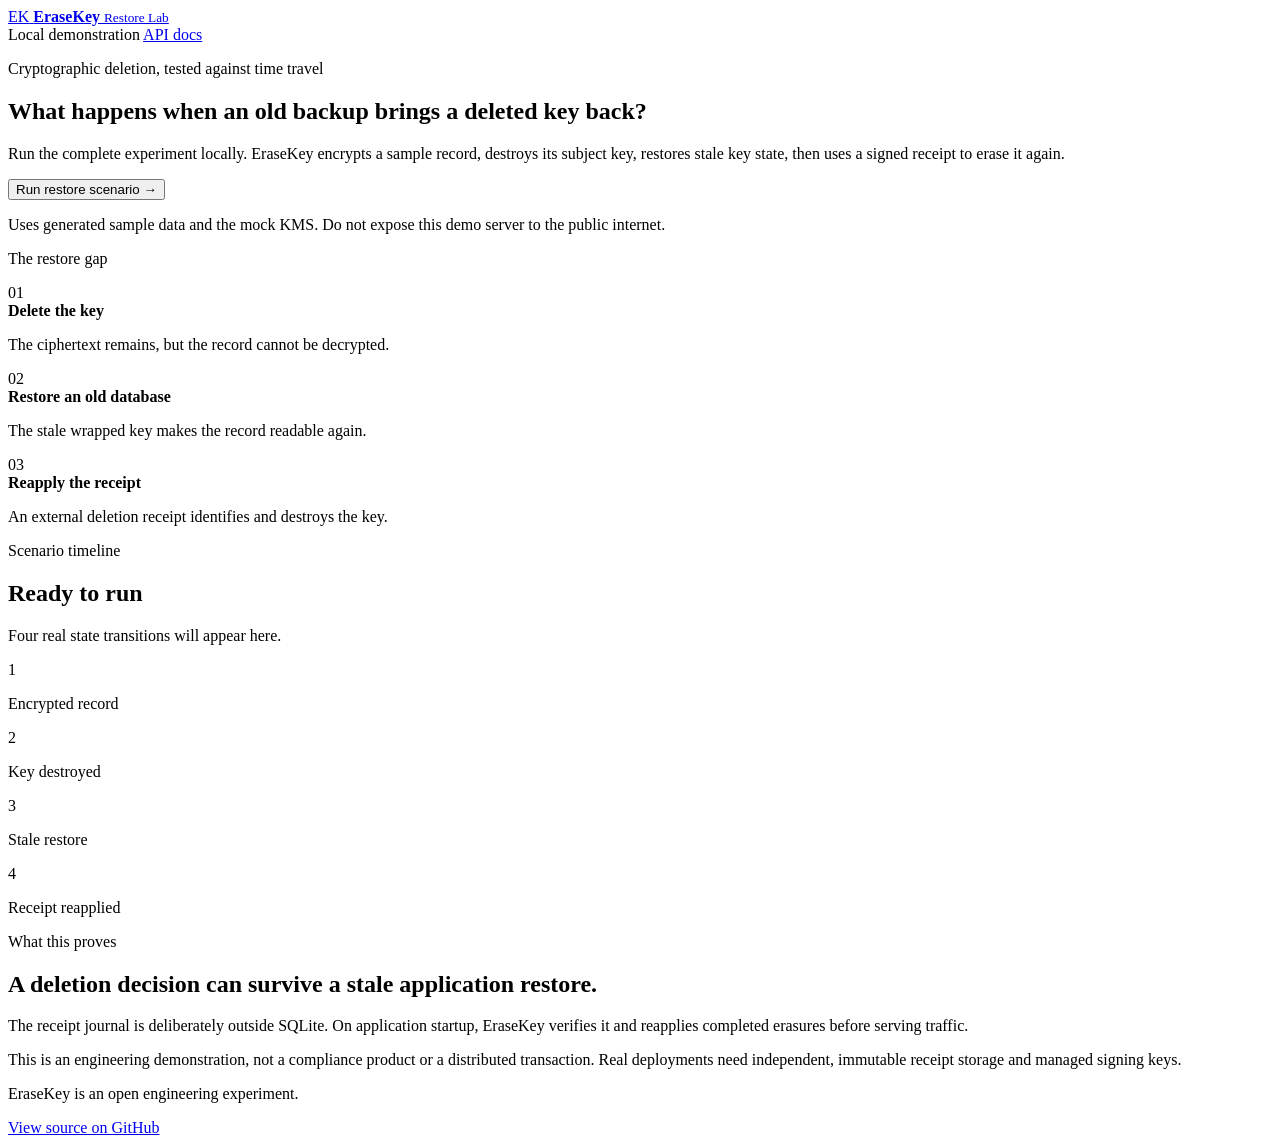
==== mvp/erasekey/app/static/index.html @ ff4bd1e0 "Add restore lab dashboard" ====
<!doctype html>
<html lang="en">
<head>
  <meta charset="utf-8">
  <meta name="viewport" content="width=device-width, initial-scale=1">
  <meta name="description" content="A local dashboard for demonstrating restore-safe cryptographic deletion.">
  <title>EraseKey Restore Lab</title>
  <link rel="stylesheet" href="/static/styles.css">
</head>
<body>
  <header class="site-header">
    <a class="brand" href="/dashboard" aria-label="EraseKey home">
      <span class="brand-mark" aria-hidden="true">EK</span>
      <span>
        <strong>EraseKey</strong>
        <small>Restore Lab</small>
      </span>
    </a>
    <div class="header-actions">
      <span class="local-badge"><span></span> Local demonstration</span>
      <a class="text-link" href="/docs">API docs</a>
    </div>
  </header>

  <main>
    <section class="hero">
      <div class="hero-copy">
        <p class="eyebrow">Cryptographic deletion, tested against time travel</p>
        <h1>What happens when an old backup brings a deleted key back?</h1>
        <p class="lede">
          Run the complete experiment locally. EraseKey encrypts a sample
          record, destroys its subject key, restores stale key state, then uses
          a signed receipt to erase it again.
        </p>
        <div class="hero-actions">
          <button id="run-demo" class="primary-button" type="button">
            <span>Run restore scenario</span>
            <span aria-hidden="true">→</span>
          </button>
          <button id="reset-view" class="secondary-button" type="button" hidden>
            Clear results
          </button>
        </div>
        <p class="safety-note">
          Uses generated sample data and the mock KMS. Do not expose this demo
          server to the public internet.
        </p>
      </div>

      <aside class="concept-card" aria-label="Concept overview">
        <p class="card-kicker">The restore gap</p>
        <div class="concept-row">
          <span class="concept-index">01</span>
          <div>
            <strong>Delete the key</strong>
            <p>The ciphertext remains, but the record cannot be decrypted.</p>
          </div>
        </div>
        <div class="concept-row">
          <span class="concept-index">02</span>
          <div>
            <strong>Restore an old database</strong>
            <p>The stale wrapped key makes the record readable again.</p>
          </div>
        </div>
        <div class="concept-row">
          <span class="concept-index">03</span>
          <div>
            <strong>Reapply the receipt</strong>
            <p>An external deletion receipt identifies and destroys the key.</p>
          </div>
        </div>
      </aside>
    </section>

    <section id="results" class="results" aria-live="polite">
      <div class="section-heading">
        <div>
          <p class="eyebrow">Scenario timeline</p>
          <h2 id="results-title">Ready to run</h2>
        </div>
        <p id="scenario-meta" class="scenario-meta">
          Four real state transitions will appear here.
        </p>
      </div>

      <div id="timeline" class="timeline">
        <article class="phase-card placeholder">
          <span class="phase-number">1</span>
          <p>Encrypted record</p>
        </article>
        <article class="phase-card placeholder">
          <span class="phase-number">2</span>
          <p>Key destroyed</p>
        </article>
        <article class="phase-card placeholder">
          <span class="phase-number">3</span>
          <p>Stale restore</p>
        </article>
        <article class="phase-card placeholder">
          <span class="phase-number">4</span>
          <p>Receipt reapplied</p>
        </article>
      </div>

      <div id="verification-grid" class="verification-grid" hidden>
        <article class="verification-card">
          <div class="verification-heading">
            <span class="status-icon" id="receipt-icon">✓</span>
            <div>
              <p class="card-kicker">Receipt journal</p>
              <h3 id="receipt-title">Verified</h3>
            </div>
          </div>
          <p id="receipt-detail"></p>
        </article>

        <article class="verification-card">
          <div class="verification-heading">
            <span class="status-icon" id="audit-icon">✓</span>
            <div>
              <p class="card-kicker">Audit chain</p>
              <h3 id="audit-title">Verified</h3>
            </div>
          </div>
          <p id="audit-detail"></p>
        </article>

        <article class="verification-card accent-card">
          <p class="card-kicker">Recovery result</p>
          <h3 id="recovery-title">Key erased again</h3>
          <p id="recovery-detail"></p>
        </article>
      </div>

      <details id="technical-details" class="technical-details" hidden>
        <summary>View technical evidence</summary>
        <div class="detail-grid">
          <div>
            <span>Deletion request</span>
            <code id="request-id"></code>
          </div>
          <div>
            <span>Subject reference</span>
            <code id="subject-ref"></code>
          </div>
          <div>
            <span>Receipt ID</span>
            <code id="receipt-id"></code>
          </div>
          <div>
            <span>Audit head</span>
            <code id="audit-head"></code>
          </div>
        </div>
      </details>

      <div id="error-panel" class="error-panel" hidden>
        <strong>The scenario could not complete.</strong>
        <p id="error-message"></p>
      </div>
    </section>

    <section class="boundary-section">
      <div>
        <p class="eyebrow">What this proves</p>
        <h2>A deletion decision can survive a stale application restore.</h2>
      </div>
      <div class="boundary-copy">
        <p>
          The receipt journal is deliberately outside SQLite. On application
          startup, EraseKey verifies it and reapplies completed erasures before
          serving traffic.
        </p>
        <p>
          This is an engineering demonstration, not a compliance product or a
          distributed transaction. Real deployments need independent,
          immutable receipt storage and managed signing keys.
        </p>
      </div>
    </section>
  </main>

  <footer>
    <p>EraseKey is an open engineering experiment.</p>
    <a href="https://github.com/Qarait/EraseKey">View source on GitHub</a>
  </footer>

  <script src="/static/app.js" defer></script>
</body>
</html>
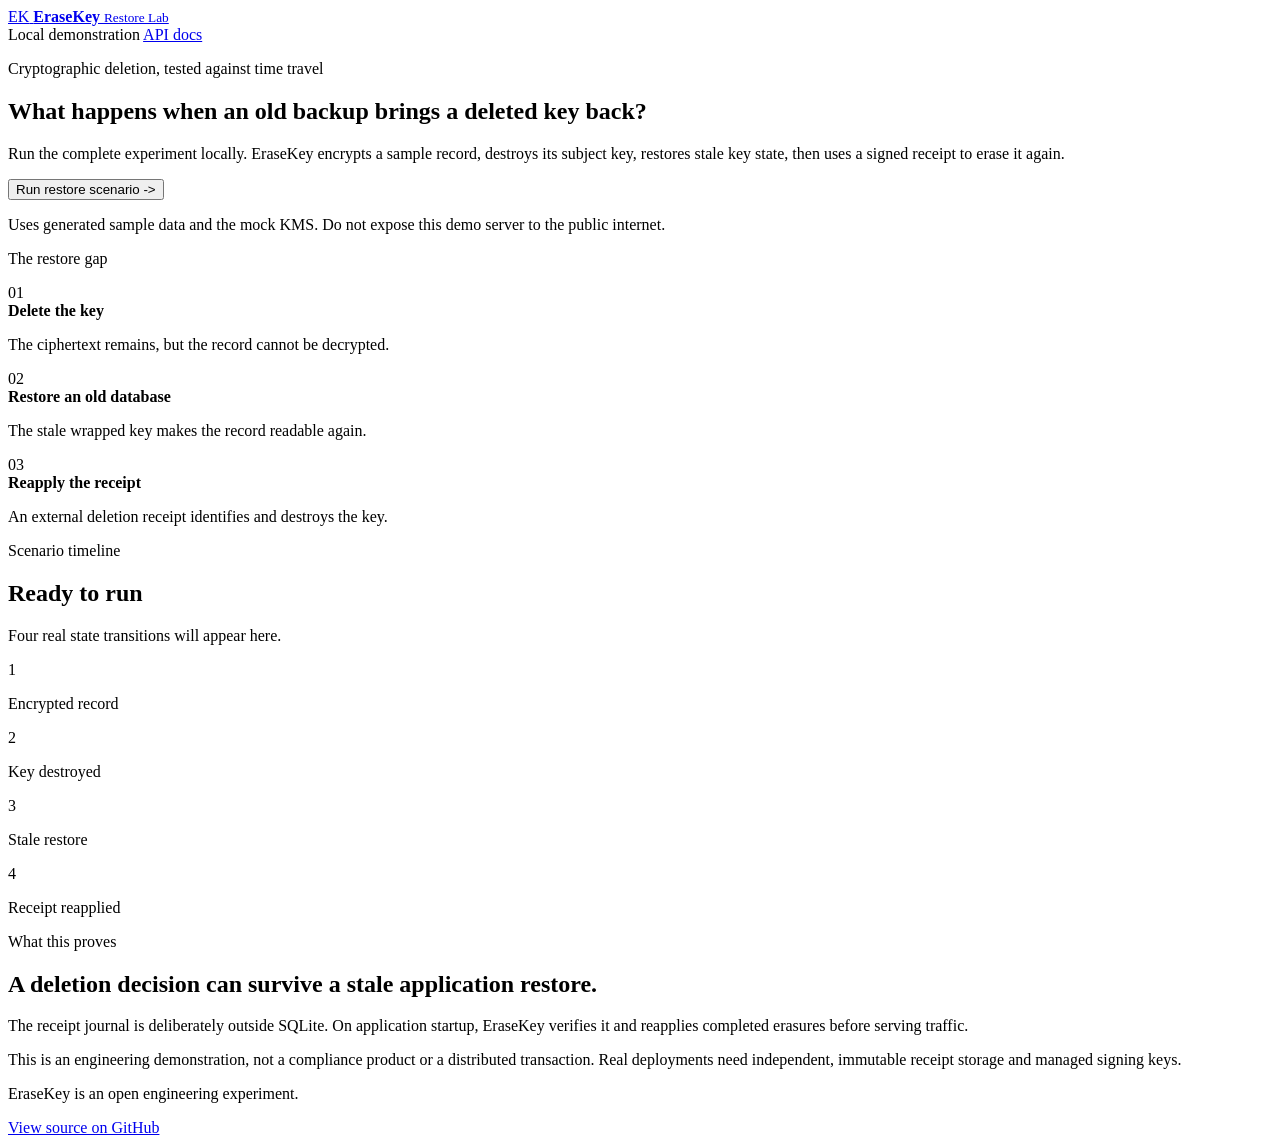
==== commit 5bebb21e: "Harden restore lab loopholes" ====
--- a/mvp/erasekey/app/static/index.html
+++ b/mvp/erasekey/app/static/index.html
@@ -18,7 +18,7 @@
     </a>
     <div class="header-actions">
       <span class="local-badge"><span></span> Local demonstration</span>
-      <a class="text-link" href="/docs">API docs</a>
+      <a class="text-link" href="/docs" data-api-docs>API docs</a>
     </div>
   </header>
 
@@ -35,7 +35,7 @@
         <div class="hero-actions">
           <button id="run-demo" class="primary-button" type="button">
             <span>Run restore scenario</span>
-            <span aria-hidden="true">→</span>
+            <span aria-hidden="true">-></span>
           </button>
           <button id="reset-view" class="secondary-button" type="button" hidden>
             Clear results
@@ -106,7 +106,7 @@
       <div id="verification-grid" class="verification-grid" hidden>
         <article class="verification-card">
           <div class="verification-heading">
-            <span class="status-icon" id="receipt-icon">✓</span>
+            <span class="status-icon" id="receipt-icon">OK</span>
             <div>
               <p class="card-kicker">Receipt journal</p>
               <h3 id="receipt-title">Verified</h3>
@@ -117,7 +117,7 @@
 
         <article class="verification-card">
           <div class="verification-heading">
-            <span class="status-icon" id="audit-icon">✓</span>
+            <span class="status-icon" id="audit-icon">OK</span>
             <div>
               <p class="card-kicker">Audit chain</p>
               <h3 id="audit-title">Verified</h3>
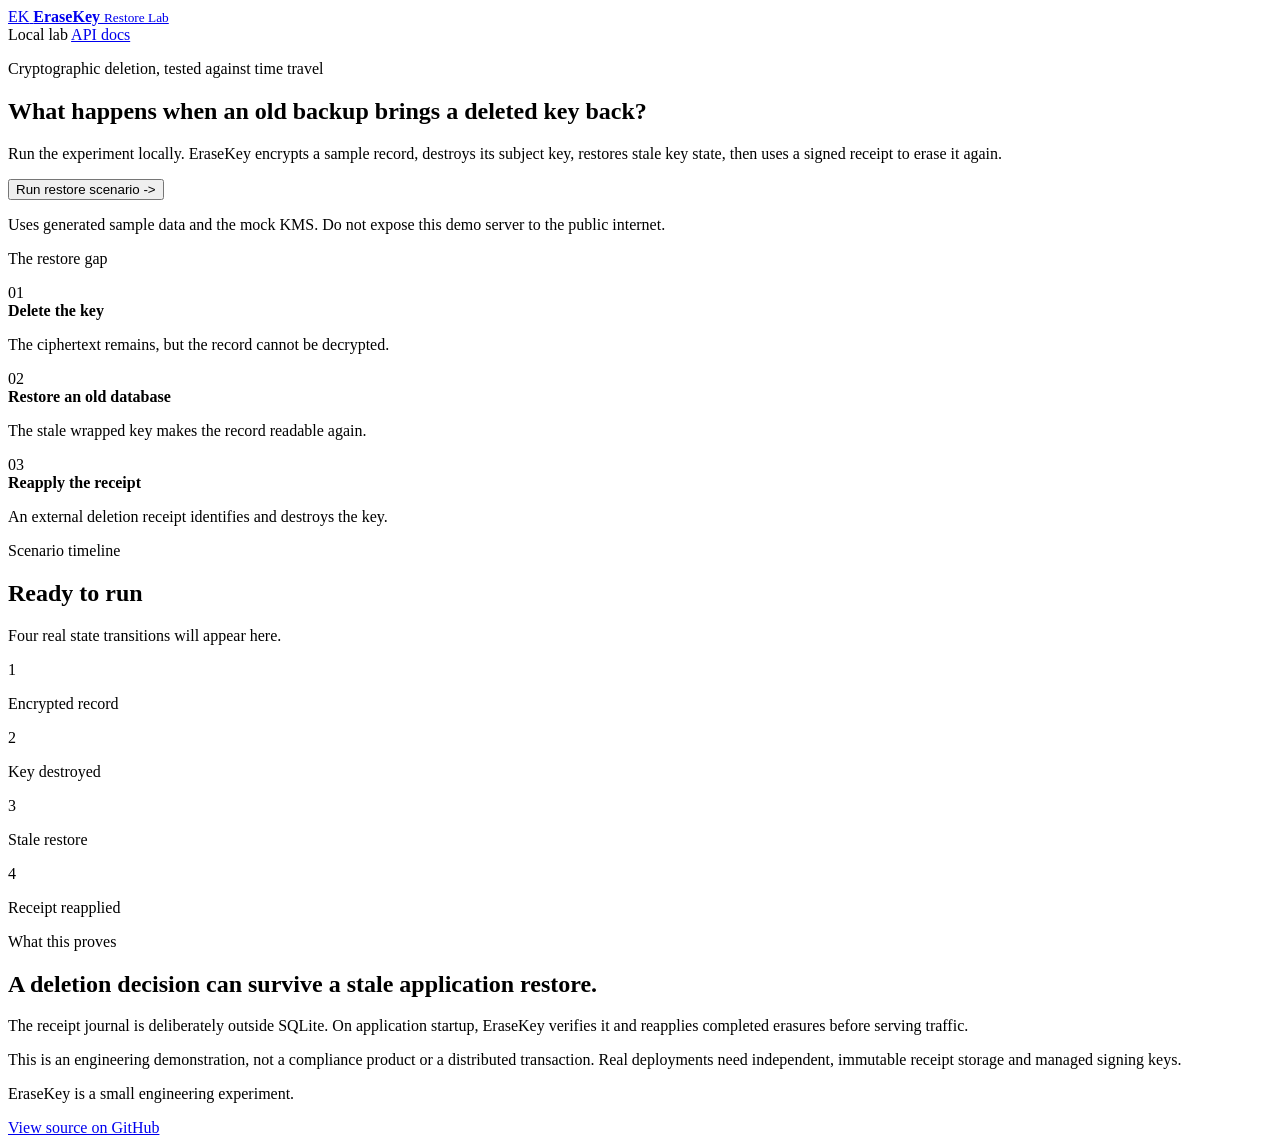
==== commit 1622897f: "Tighten project wording" ====
--- a/mvp/erasekey/app/static/index.html
+++ b/mvp/erasekey/app/static/index.html
@@ -3,7 +3,7 @@
 <head>
   <meta charset="utf-8">
   <meta name="viewport" content="width=device-width, initial-scale=1">
-  <meta name="description" content="A local dashboard for demonstrating restore-safe cryptographic deletion.">
+  <meta name="description" content="A local dashboard for restore-safe cryptographic deletion.">
   <title>EraseKey Restore Lab</title>
   <link rel="stylesheet" href="/static/styles.css">
 </head>
@@ -17,7 +17,7 @@
       </span>
     </a>
     <div class="header-actions">
-      <span class="local-badge"><span></span> Local demonstration</span>
+      <span class="local-badge"><span></span> Local lab</span>
       <a class="text-link" href="/docs" data-api-docs>API docs</a>
     </div>
   </header>
@@ -28,7 +28,7 @@
         <p class="eyebrow">Cryptographic deletion, tested against time travel</p>
         <h1>What happens when an old backup brings a deleted key back?</h1>
         <p class="lede">
-          Run the complete experiment locally. EraseKey encrypts a sample
+          Run the experiment locally. EraseKey encrypts a sample
           record, destroys its subject key, restores stale key state, then uses
           a signed receipt to erase it again.
         </p>
@@ -182,7 +182,7 @@
   </main>
 
   <footer>
-    <p>EraseKey is an open engineering experiment.</p>
+    <p>EraseKey is a small engineering experiment.</p>
     <a href="https://github.com/Qarait/EraseKey">View source on GitHub</a>
   </footer>
 
